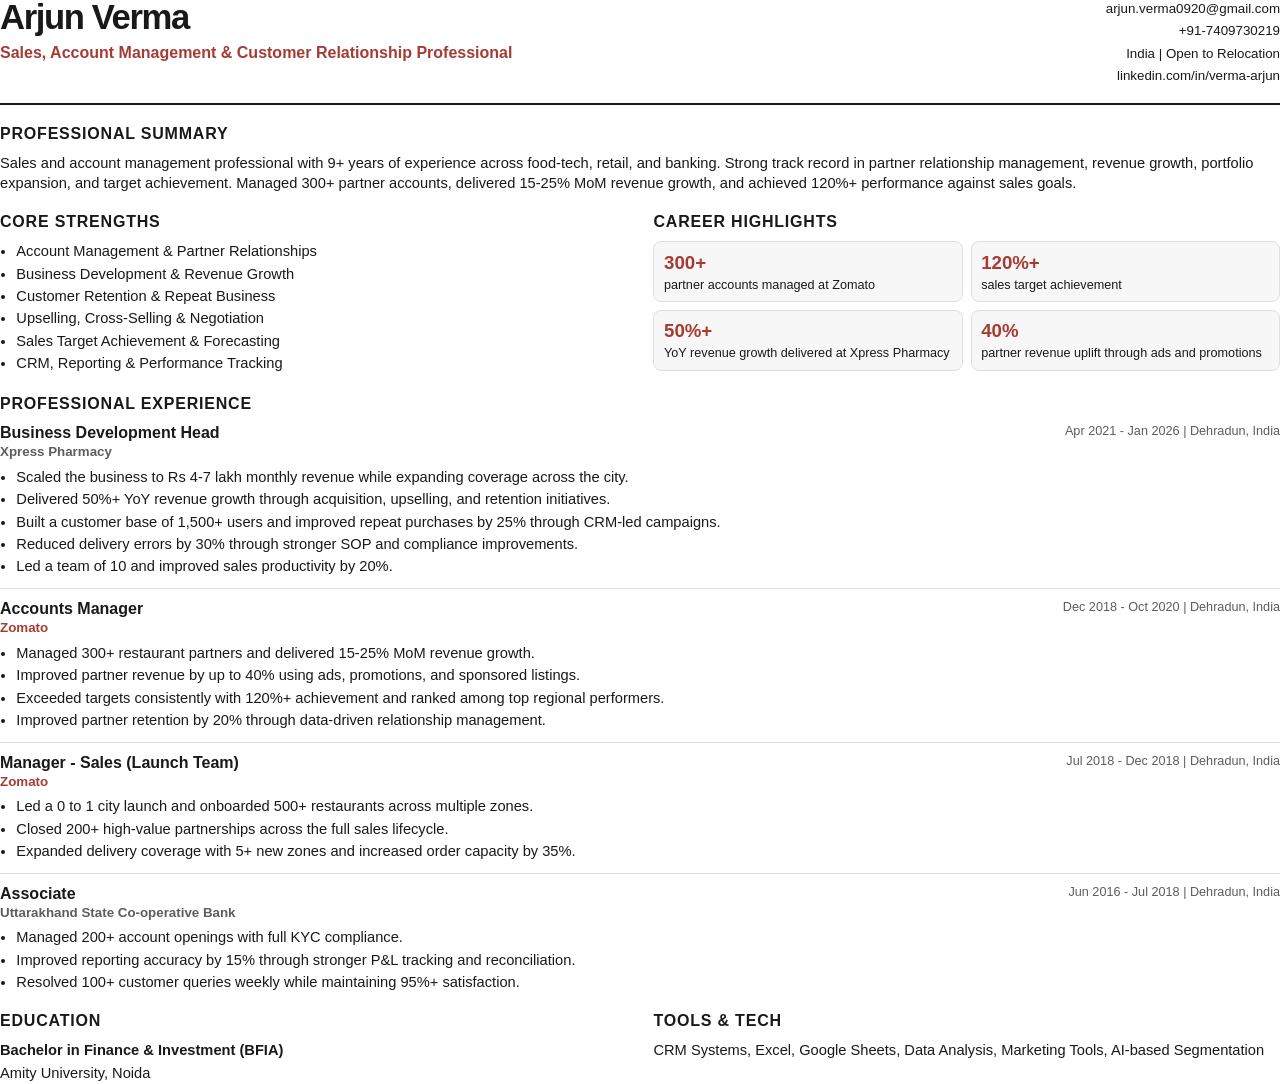
==== resume-pdf.html @ b8bdc9aa "Init" ====
<!DOCTYPE html>
<html lang="en">
  <head>
    <meta charset="UTF-8" />
    <meta name="viewport" content="width=device-width, initial-scale=1.0" />
    <title>Arjun Verma Resume</title>
    <link rel="stylesheet" href="./resume-pdf.css" />
  </head>
  <body>
    <main class="resume">
      <header class="header">
        <div>
          <h1>Arjun Verma</h1>
          <p class="role">Sales, Account Management &amp; Customer Relationship Professional</p>
        </div>
        <div class="contact">
          <a href="mailto:arjun.verma0920@gmail.com">arjun.verma0920@gmail.com</a>
          <a href="tel:+917409730219">+91-7409730219</a>
          <p>India | Open to Relocation</p>
          <a href="https://www.linkedin.com/in/verma-arjun/">linkedin.com/in/verma-arjun</a>
        </div>
      </header>

      <section class="section">
        <h2>Professional Summary</h2>
        <p>
          Sales and account management professional with 9+ years of experience
          across food-tech, retail, and banking. Strong track record in partner
          relationship management, revenue growth, portfolio expansion, and target
          achievement. Managed 300+ partner accounts, delivered 15-25% MoM revenue
          growth, and achieved 120%+ performance against sales goals.
        </p>
      </section>

      <section class="section split">
        <div>
          <h2>Core Strengths</h2>
          <ul class="compact">
            <li>Account Management &amp; Partner Relationships</li>
            <li>Business Development &amp; Revenue Growth</li>
            <li>Customer Retention &amp; Repeat Business</li>
            <li>Upselling, Cross-Selling &amp; Negotiation</li>
            <li>Sales Target Achievement &amp; Forecasting</li>
            <li>CRM, Reporting &amp; Performance Tracking</li>
          </ul>
        </div>
        <div>
          <h2>Career Highlights</h2>
          <div class="highlights">
            <div><strong>300+</strong><span>partner accounts managed at Zomato</span></div>
            <div><strong>120%+</strong><span>sales target achievement</span></div>
            <div><strong>50%+</strong><span>YoY revenue growth delivered at Xpress Pharmacy</span></div>
            <div><strong>40%</strong><span>partner revenue uplift through ads and promotions</span></div>
          </div>
        </div>
      </section>

      <section class="section">
        <h2>Professional Experience</h2>

        <article class="job">
          <div class="job-head">
            <div>
              <h3>Business Development Head</h3>
              <p class="company">Xpress Pharmacy</p>
            </div>
            <p class="meta">Apr 2021 - Jan 2026 | Dehradun, India</p>
          </div>
          <ul>
            <li>Scaled the business to Rs 4-7 lakh monthly revenue while expanding coverage across the city.</li>
            <li>Delivered 50%+ YoY revenue growth through acquisition, upselling, and retention initiatives.</li>
            <li>Built a customer base of 1,500+ users and improved repeat purchases by 25% through CRM-led campaigns.</li>
            <li>Reduced delivery errors by 30% through stronger SOP and compliance improvements.</li>
            <li>Led a team of 10 and improved sales productivity by 20%.</li>
          </ul>
        </article>

        <article class="job">
          <div class="job-head">
            <div>
              <h3>Accounts Manager</h3>
              <p class="company company-zomato">Zomato</p>
            </div>
            <p class="meta">Dec 2018 - Oct 2020 | Dehradun, India</p>
          </div>
          <ul>
            <li>Managed 300+ restaurant partners and delivered 15-25% MoM revenue growth.</li>
            <li>Improved partner revenue by up to 40% using ads, promotions, and sponsored listings.</li>
            <li>Exceeded targets consistently with 120%+ achievement and ranked among top regional performers.</li>
            <li>Improved partner retention by 20% through data-driven relationship management.</li>
          </ul>
        </article>

        <article class="job">
          <div class="job-head">
            <div>
              <h3>Manager - Sales (Launch Team)</h3>
              <p class="company company-zomato">Zomato</p>
            </div>
            <p class="meta">Jul 2018 - Dec 2018 | Dehradun, India</p>
          </div>
          <ul>
            <li>Led a 0 to 1 city launch and onboarded 500+ restaurants across multiple zones.</li>
            <li>Closed 200+ high-value partnerships across the full sales lifecycle.</li>
            <li>Expanded delivery coverage with 5+ new zones and increased order capacity by 35%.</li>
          </ul>
        </article>

        <article class="job">
          <div class="job-head">
            <div>
              <h3>Associate</h3>
              <p class="company">Uttarakhand State Co-operative Bank</p>
            </div>
            <p class="meta">Jun 2016 - Jul 2018 | Dehradun, India</p>
          </div>
          <ul>
            <li>Managed 200+ account openings with full KYC compliance.</li>
            <li>Improved reporting accuracy by 15% through stronger P&amp;L tracking and reconciliation.</li>
            <li>Resolved 100+ customer queries weekly while maintaining 95%+ satisfaction.</li>
          </ul>
        </article>
      </section>

      <section class="section split footer-grid">
        <div>
          <h2>Education</h2>
          <p><strong>Bachelor in Finance &amp; Investment (BFIA)</strong></p>
          <p>Amity University, Noida</p>
        </div>
        <div>
          <h2>Tools &amp; Tech</h2>
          <p>CRM Systems, Excel, Google Sheets, Data Analysis, Marketing Tools, AI-based Segmentation</p>
        </div>
      </section>
    </main>
  </body>
</html>
---- resume-pdf.css ----
@page {
  size: A4;
  margin: 0.45in 0.5in;
}

:root {
  --text: #191919;
  --muted: #5d5d5d;
  --line: #dfdfdf;
  --accent: #a53c34;
  --surface: #f7f7f7;
}

* {
  box-sizing: border-box;
}

html,
body {
  margin: 0;
  padding: 0;
  color: var(--text);
  font-family: "Helvetica Neue", Arial, sans-serif;
  font-size: 11pt;
  line-height: 1.4;
  background: #ffffff;
}

body {
  -webkit-print-color-adjust: exact;
  print-color-adjust: exact;
}

.resume {
  width: 100%;
}

.header {
  display: grid;
  grid-template-columns: 1.3fr 1fr;
  gap: 0.35in;
  align-items: start;
  padding-bottom: 0.18in;
  border-bottom: 2px solid var(--text);
}

h1,
h2,
h3,
p {
  margin: 0;
}

h1 {
  font-size: 26pt;
  line-height: 1;
  letter-spacing: -0.04em;
}

.role {
  margin-top: 0.08in;
  font-size: 12pt;
  font-weight: 700;
  color: var(--accent);
}

.contact {
  display: grid;
  gap: 0.04in;
  justify-items: end;
  text-align: right;
  font-size: 10pt;
}

.contact a {
  color: inherit;
  text-decoration: none;
}

.section {
  margin-top: 0.18in;
}

.section h2 {
  margin-bottom: 0.08in;
  font-size: 12pt;
  font-weight: 800;
  letter-spacing: 0.05em;
  text-transform: uppercase;
}

.split {
  display: grid;
  grid-template-columns: 1fr 1fr;
  gap: 0.28in;
}

.compact,
.job ul {
  margin: 0;
  padding-left: 0.17in;
}

.compact li,
.job li {
  margin: 0.02in 0;
}

.highlights {
  display: grid;
  grid-template-columns: repeat(2, minmax(0, 1fr));
  gap: 0.08in;
}

.highlights div {
  padding: 0.08in 0.1in;
  border: 1px solid var(--line);
  background: var(--surface);
  border-radius: 8px;
}

.highlights strong {
  display: block;
  margin-bottom: 0.01in;
  font-size: 14pt;
  color: var(--accent);
}

.highlights span {
  display: block;
  font-size: 9.5pt;
  line-height: 1.3;
}

.job {
  margin-top: 0.12in;
  padding-top: 0.1in;
  border-top: 1px solid var(--line);
  break-inside: avoid;
}

.job:first-of-type {
  margin-top: 0;
  padding-top: 0;
  border-top: 0;
}

.job-head {
  display: grid;
  grid-template-columns: 1.2fr 1fr;
  gap: 0.12in;
  align-items: start;
  margin-bottom: 0.05in;
}

.job h3 {
  font-size: 12pt;
  line-height: 1.2;
}

.company {
  margin-top: 0.01in;
  font-size: 10pt;
  font-weight: 700;
  color: var(--muted);
}

.company-zomato {
  color: var(--accent);
}

.meta {
  text-align: right;
  font-size: 9.5pt;
  color: var(--muted);
}

.footer-grid p + p {
  margin-top: 0.03in;
}
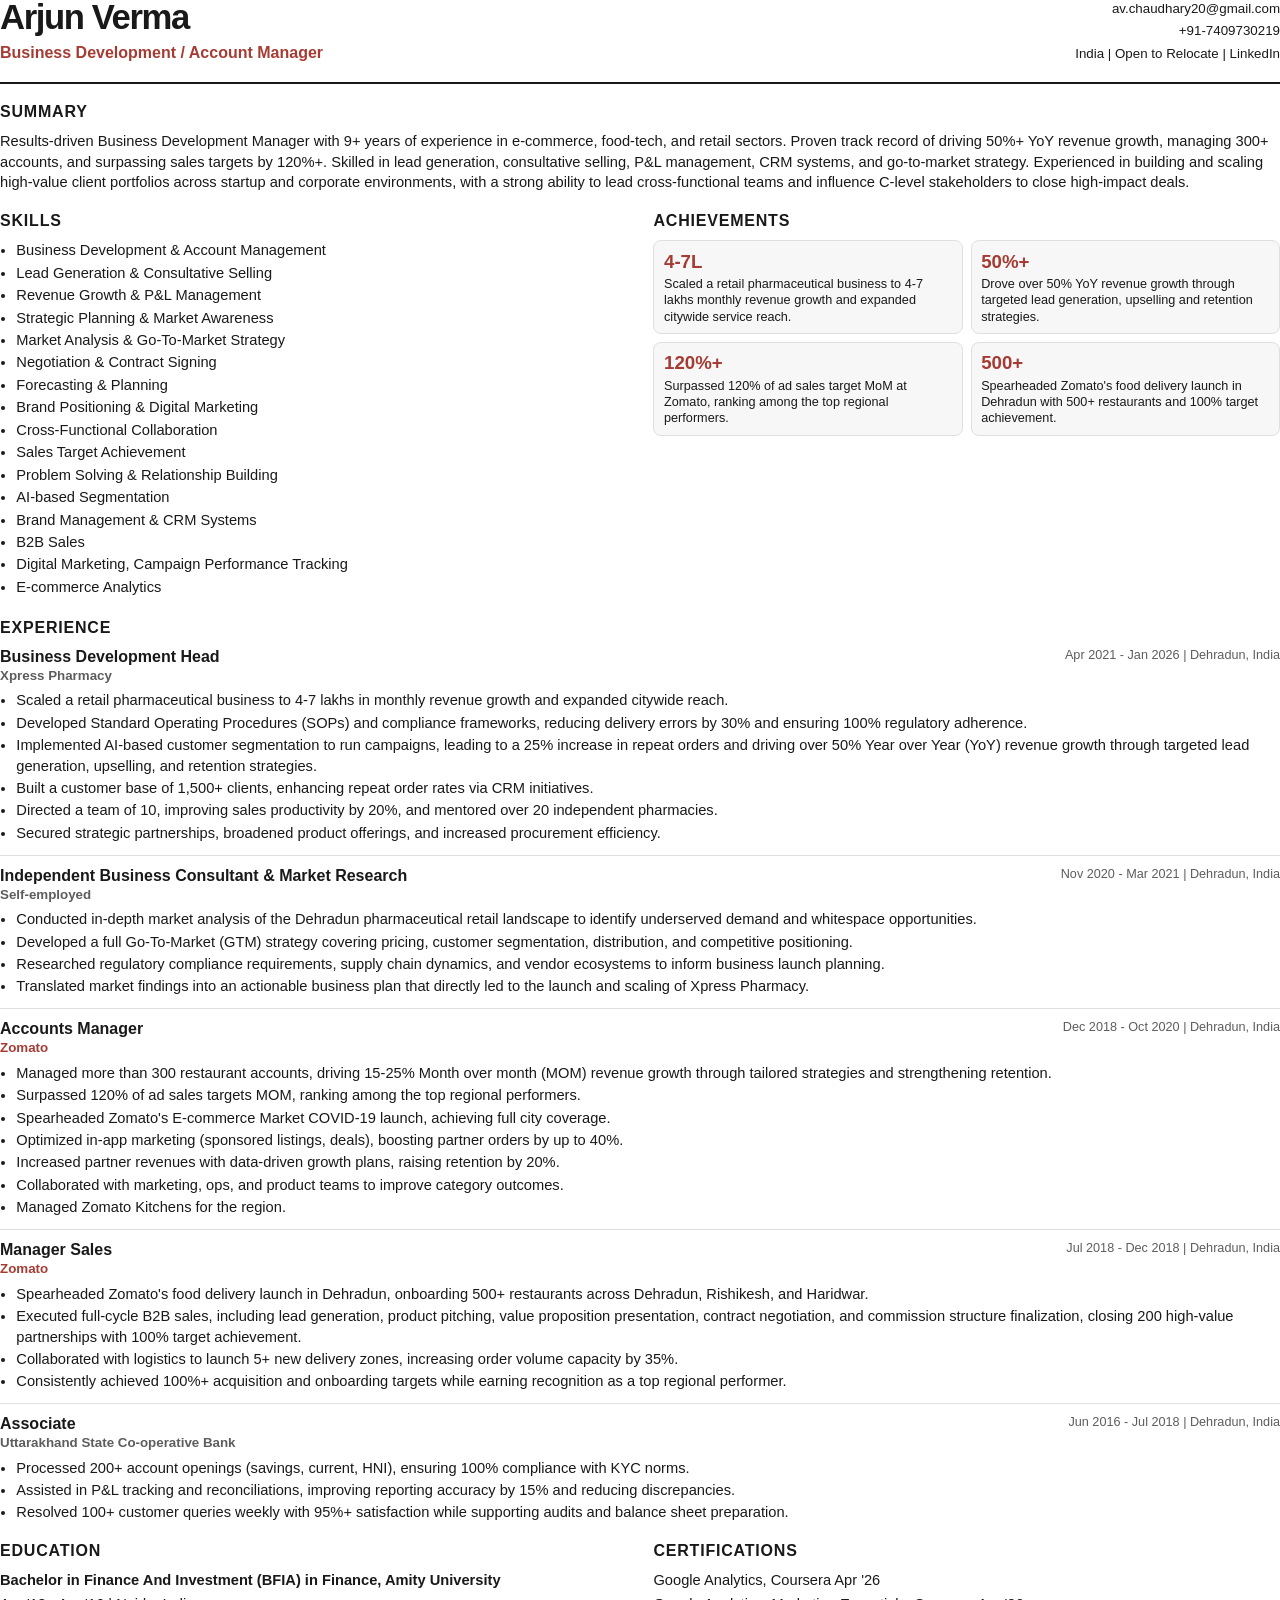
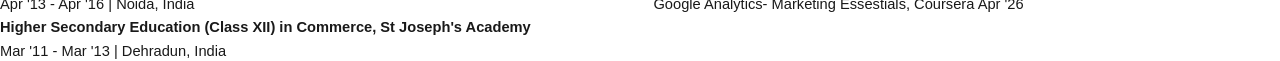
==== commit 9529f777: "Update" ====
--- a/resume-pdf.html
+++ b/resume-pdf.html
@@ -3,7 +3,7 @@
   <head>
     <meta charset="UTF-8" />
     <meta name="viewport" content="width=device-width, initial-scale=1.0" />
-    <title>Arjun Verma Resume</title>
+    <title>Arjun Verma CV</title>
     <link rel="stylesheet" href="./resume-pdf.css" />
   </head>
   <body>
@@ -11,52 +11,64 @@
       <header class="header">
         <div>
           <h1>Arjun Verma</h1>
-          <p class="role">Sales, Account Management &amp; Customer Relationship Professional</p>
+          <p class="role">Business Development / Account Manager</p>
         </div>
         <div class="contact">
-          <a href="mailto:arjun.verma0920@gmail.com">arjun.verma0920@gmail.com</a>
+          <a href="mailto:av.chaudhary20@gmail.com">av.chaudhary20@gmail.com</a>
           <a href="tel:+917409730219">+91-7409730219</a>
-          <p>India | Open to Relocation</p>
-          <a href="https://www.linkedin.com/in/verma-arjun/">linkedin.com/in/verma-arjun</a>
+          <p>India | Open to Relocate | <a href="https://www.linkedin.com/in/verma-arjun/">LinkedIn</a></p>
         </div>
       </header>
 
       <section class="section">
-        <h2>Professional Summary</h2>
+        <h2>Summary</h2>
         <p>
-          Sales and account management professional with 9+ years of experience
-          across food-tech, retail, and banking. Strong track record in partner
-          relationship management, revenue growth, portfolio expansion, and target
-          achievement. Managed 300+ partner accounts, delivered 15-25% MoM revenue
-          growth, and achieved 120%+ performance against sales goals.
+          Results-driven Business Development Manager with 9+ years of experience in
+          e-commerce, food-tech, and retail sectors. Proven track record of driving
+          50%+ YoY revenue growth, managing 300+ accounts, and surpassing sales
+          targets by 120%+. Skilled in lead generation, consultative selling, P&amp;L
+          management, CRM systems, and go-to-market strategy. Experienced in building
+          and scaling high-value client portfolios across startup and corporate
+          environments, with a strong ability to lead cross-functional teams and
+          influence C-level stakeholders to close high-impact deals.
         </p>
       </section>
 
       <section class="section split">
         <div>
-          <h2>Core Strengths</h2>
+          <h2>Skills</h2>
           <ul class="compact">
-            <li>Account Management &amp; Partner Relationships</li>
-            <li>Business Development &amp; Revenue Growth</li>
-            <li>Customer Retention &amp; Repeat Business</li>
-            <li>Upselling, Cross-Selling &amp; Negotiation</li>
-            <li>Sales Target Achievement &amp; Forecasting</li>
-            <li>CRM, Reporting &amp; Performance Tracking</li>
+            <li>Business Development &amp; Account Management</li>
+            <li>Lead Generation &amp; Consultative Selling</li>
+            <li>Revenue Growth &amp; P&amp;L Management</li>
+            <li>Strategic Planning &amp; Market Awareness</li>
+            <li>Market Analysis &amp; Go-To-Market Strategy</li>
+            <li>Negotiation &amp; Contract Signing</li>
+            <li>Forecasting &amp; Planning</li>
+            <li>Brand Positioning &amp; Digital Marketing</li>
+            <li>Cross-Functional Collaboration</li>
+            <li>Sales Target Achievement</li>
+            <li>Problem Solving &amp; Relationship Building</li>
+            <li>AI-based Segmentation</li>
+            <li>Brand Management &amp; CRM Systems</li>
+            <li>B2B Sales</li>
+            <li>Digital Marketing, Campaign Performance Tracking</li>
+            <li>E-commerce Analytics</li>
           </ul>
         </div>
         <div>
-          <h2>Career Highlights</h2>
+          <h2>Achievements</h2>
           <div class="highlights">
-            <div><strong>300+</strong><span>partner accounts managed at Zomato</span></div>
-            <div><strong>120%+</strong><span>sales target achievement</span></div>
-            <div><strong>50%+</strong><span>YoY revenue growth delivered at Xpress Pharmacy</span></div>
-            <div><strong>40%</strong><span>partner revenue uplift through ads and promotions</span></div>
+            <div><strong>4-7L</strong><span>Scaled a retail pharmaceutical business to 4-7 lakhs monthly revenue growth and expanded citywide service reach.</span></div>
+            <div><strong>50%+</strong><span>Drove over 50% YoY revenue growth through targeted lead generation, upselling and retention strategies.</span></div>
+            <div><strong>120%+</strong><span>Surpassed 120% of ad sales target MoM at Zomato, ranking among the top regional performers.</span></div>
+            <div><strong>500+</strong><span>Spearheaded Zomato's food delivery launch in Dehradun with 500+ restaurants and 100% target achievement.</span></div>
           </div>
         </div>
       </section>
 
       <section class="section">
-        <h2>Professional Experience</h2>
+        <h2>Experience</h2>
 
         <article class="job">
           <div class="job-head">
@@ -67,11 +79,28 @@
             <p class="meta">Apr 2021 - Jan 2026 | Dehradun, India</p>
           </div>
           <ul>
-            <li>Scaled the business to Rs 4-7 lakh monthly revenue while expanding coverage across the city.</li>
-            <li>Delivered 50%+ YoY revenue growth through acquisition, upselling, and retention initiatives.</li>
-            <li>Built a customer base of 1,500+ users and improved repeat purchases by 25% through CRM-led campaigns.</li>
-            <li>Reduced delivery errors by 30% through stronger SOP and compliance improvements.</li>
-            <li>Led a team of 10 and improved sales productivity by 20%.</li>
+            <li>Scaled a retail pharmaceutical business to 4-7 lakhs in monthly revenue growth and expanded citywide reach.</li>
+            <li>Developed Standard Operating Procedures (SOPs) and compliance frameworks, reducing delivery errors by 30% and ensuring 100% regulatory adherence.</li>
+            <li>Implemented AI-based customer segmentation to run campaigns, leading to a 25% increase in repeat orders and driving over 50% Year over Year (YoY) revenue growth through targeted lead generation, upselling, and retention strategies.</li>
+            <li>Built a customer base of 1,500+ clients, enhancing repeat order rates via CRM initiatives.</li>
+            <li>Directed a team of 10, improving sales productivity by 20%, and mentored over 20 independent pharmacies.</li>
+            <li>Secured strategic partnerships, broadened product offerings, and increased procurement efficiency.</li>
+          </ul>
+        </article>
+
+        <article class="job">
+          <div class="job-head">
+            <div>
+              <h3>Independent Business Consultant &amp; Market Research</h3>
+              <p class="company">Self-employed</p>
+            </div>
+            <p class="meta">Nov 2020 - Mar 2021 | Dehradun, India</p>
+          </div>
+          <ul>
+            <li>Conducted in-depth market analysis of the Dehradun pharmaceutical retail landscape to identify underserved demand and whitespace opportunities.</li>
+            <li>Developed a full Go-To-Market (GTM) strategy covering pricing, customer segmentation, distribution, and competitive positioning.</li>
+            <li>Researched regulatory compliance requirements, supply chain dynamics, and vendor ecosystems to inform business launch planning.</li>
+            <li>Translated market findings into an actionable business plan that directly led to the launch and scaling of Xpress Pharmacy.</li>
           </ul>
         </article>
 
@@ -84,25 +113,29 @@
             <p class="meta">Dec 2018 - Oct 2020 | Dehradun, India</p>
           </div>
           <ul>
-            <li>Managed 300+ restaurant partners and delivered 15-25% MoM revenue growth.</li>
-            <li>Improved partner revenue by up to 40% using ads, promotions, and sponsored listings.</li>
-            <li>Exceeded targets consistently with 120%+ achievement and ranked among top regional performers.</li>
-            <li>Improved partner retention by 20% through data-driven relationship management.</li>
+            <li>Managed more than 300 restaurant accounts, driving 15-25% Month over month (MOM) revenue growth through tailored strategies and strengthening retention.</li>
+            <li>Surpassed 120% of ad sales targets MOM, ranking among the top regional performers.</li>
+            <li>Spearheaded Zomato's E-commerce Market COVID-19 launch, achieving full city coverage.</li>
+            <li>Optimized in-app marketing (sponsored listings, deals), boosting partner orders by up to 40%.</li>
+            <li>Increased partner revenues with data-driven growth plans, raising retention by 20%.</li>
+            <li>Collaborated with marketing, ops, and product teams to improve category outcomes.</li>
+            <li>Managed Zomato Kitchens for the region.</li>
           </ul>
         </article>
 
         <article class="job">
           <div class="job-head">
             <div>
-              <h3>Manager - Sales (Launch Team)</h3>
+              <h3>Manager Sales</h3>
               <p class="company company-zomato">Zomato</p>
             </div>
             <p class="meta">Jul 2018 - Dec 2018 | Dehradun, India</p>
           </div>
           <ul>
-            <li>Led a 0 to 1 city launch and onboarded 500+ restaurants across multiple zones.</li>
-            <li>Closed 200+ high-value partnerships across the full sales lifecycle.</li>
-            <li>Expanded delivery coverage with 5+ new zones and increased order capacity by 35%.</li>
+            <li>Spearheaded Zomato's food delivery launch in Dehradun, onboarding 500+ restaurants across Dehradun, Rishikesh, and Haridwar.</li>
+            <li>Executed full-cycle B2B sales, including lead generation, product pitching, value proposition presentation, contract negotiation, and commission structure finalization, closing 200 high-value partnerships with 100% target achievement.</li>
+            <li>Collaborated with logistics to launch 5+ new delivery zones, increasing order volume capacity by 35%.</li>
+            <li>Consistently achieved 100%+ acquisition and onboarding targets while earning recognition as a top regional performer.</li>
           </ul>
         </article>
 
@@ -115,9 +148,9 @@
             <p class="meta">Jun 2016 - Jul 2018 | Dehradun, India</p>
           </div>
           <ul>
-            <li>Managed 200+ account openings with full KYC compliance.</li>
-            <li>Improved reporting accuracy by 15% through stronger P&amp;L tracking and reconciliation.</li>
-            <li>Resolved 100+ customer queries weekly while maintaining 95%+ satisfaction.</li>
+            <li>Processed 200+ account openings (savings, current, HNI), ensuring 100% compliance with KYC norms.</li>
+            <li>Assisted in P&amp;L tracking and reconciliations, improving reporting accuracy by 15% and reducing discrepancies.</li>
+            <li>Resolved 100+ customer queries weekly with 95%+ satisfaction while supporting audits and balance sheet preparation.</li>
           </ul>
         </article>
       </section>
@@ -125,12 +158,15 @@
       <section class="section split footer-grid">
         <div>
           <h2>Education</h2>
-          <p><strong>Bachelor in Finance &amp; Investment (BFIA)</strong></p>
-          <p>Amity University, Noida</p>
+          <p><strong>Bachelor in Finance And Investment (BFIA) in Finance, Amity University</strong></p>
+          <p>Apr '13 - Apr '16 | Noida, India</p>
+          <p><strong>Higher Secondary Education (Class XII) in Commerce, St Joseph's Academy</strong></p>
+          <p>Mar '11 - Mar '13 | Dehradun, India</p>
         </div>
         <div>
-          <h2>Tools &amp; Tech</h2>
-          <p>CRM Systems, Excel, Google Sheets, Data Analysis, Marketing Tools, AI-based Segmentation</p>
+          <h2>Certifications</h2>
+          <p>Google Analytics, Coursera Apr '26</p>
+          <p>Google Analytics- Marketing Essestials, Coursera Apr '26</p>
         </div>
       </section>
     </main>
